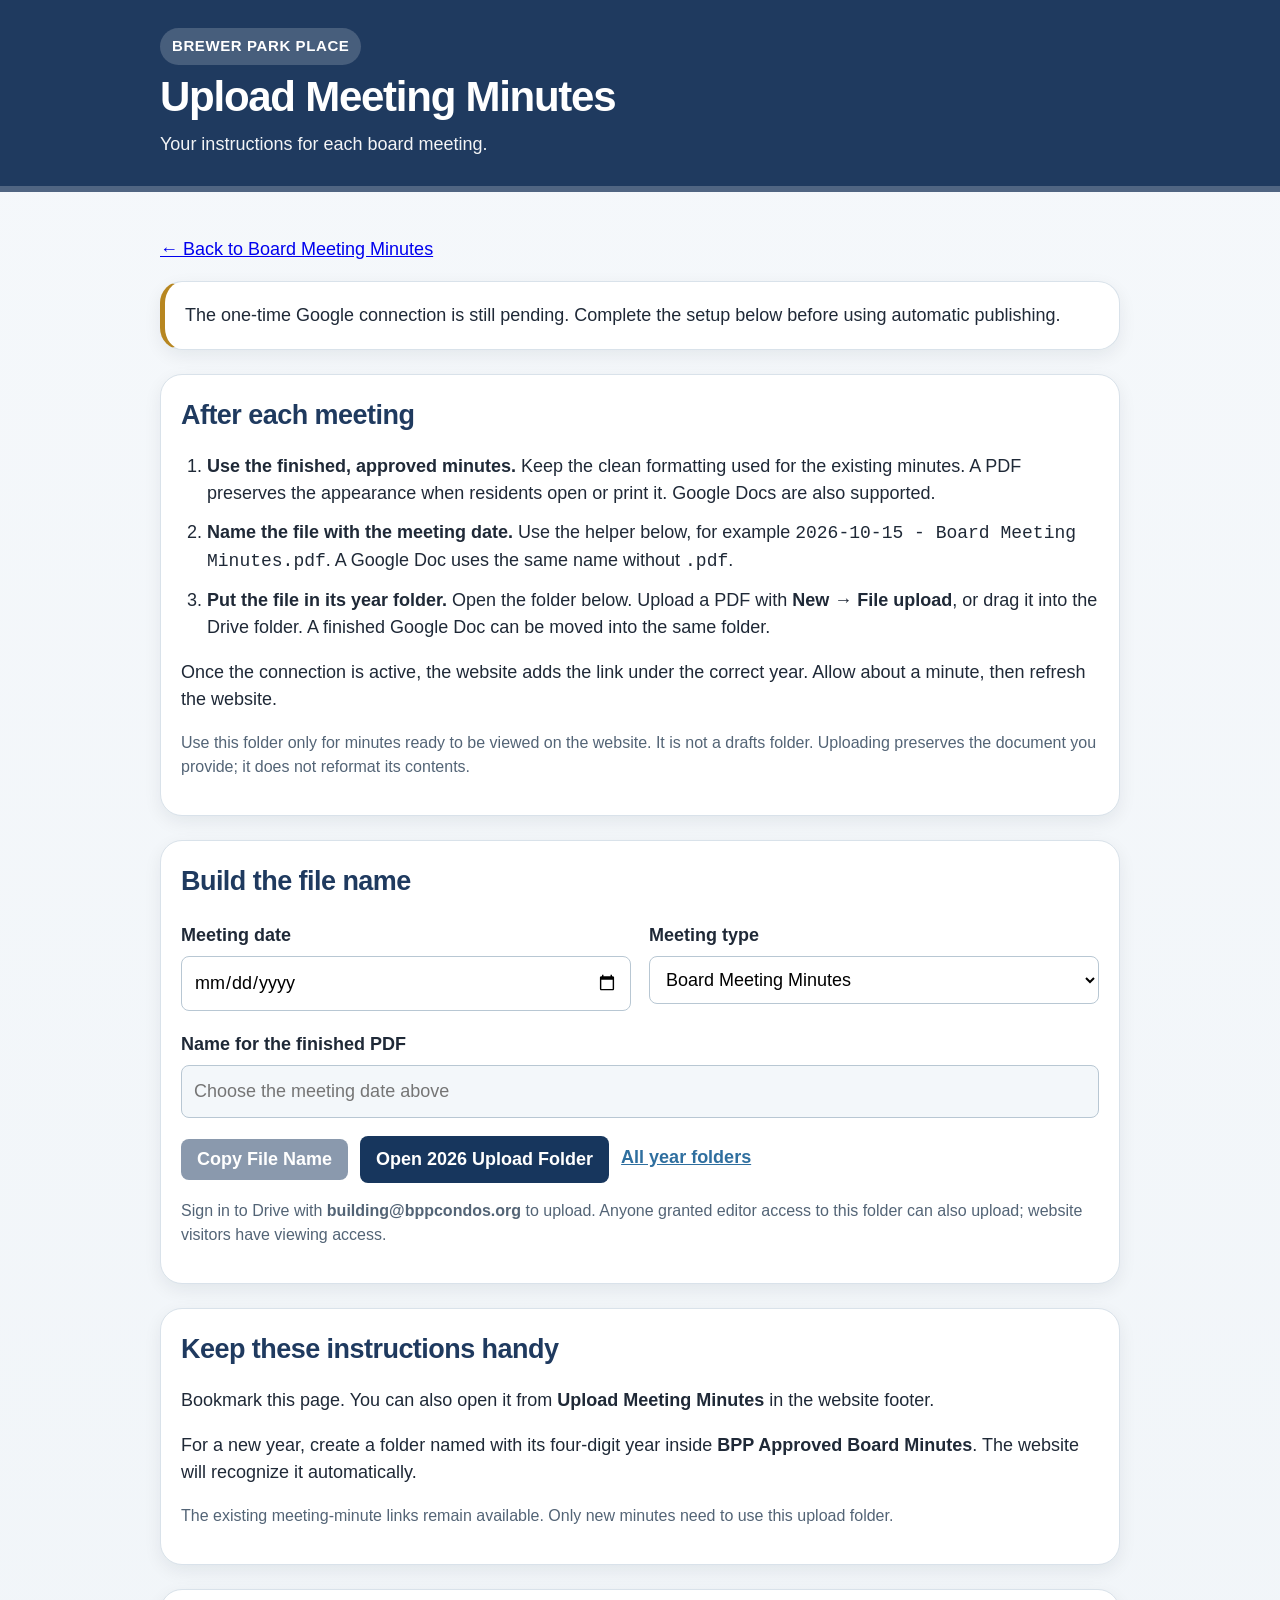
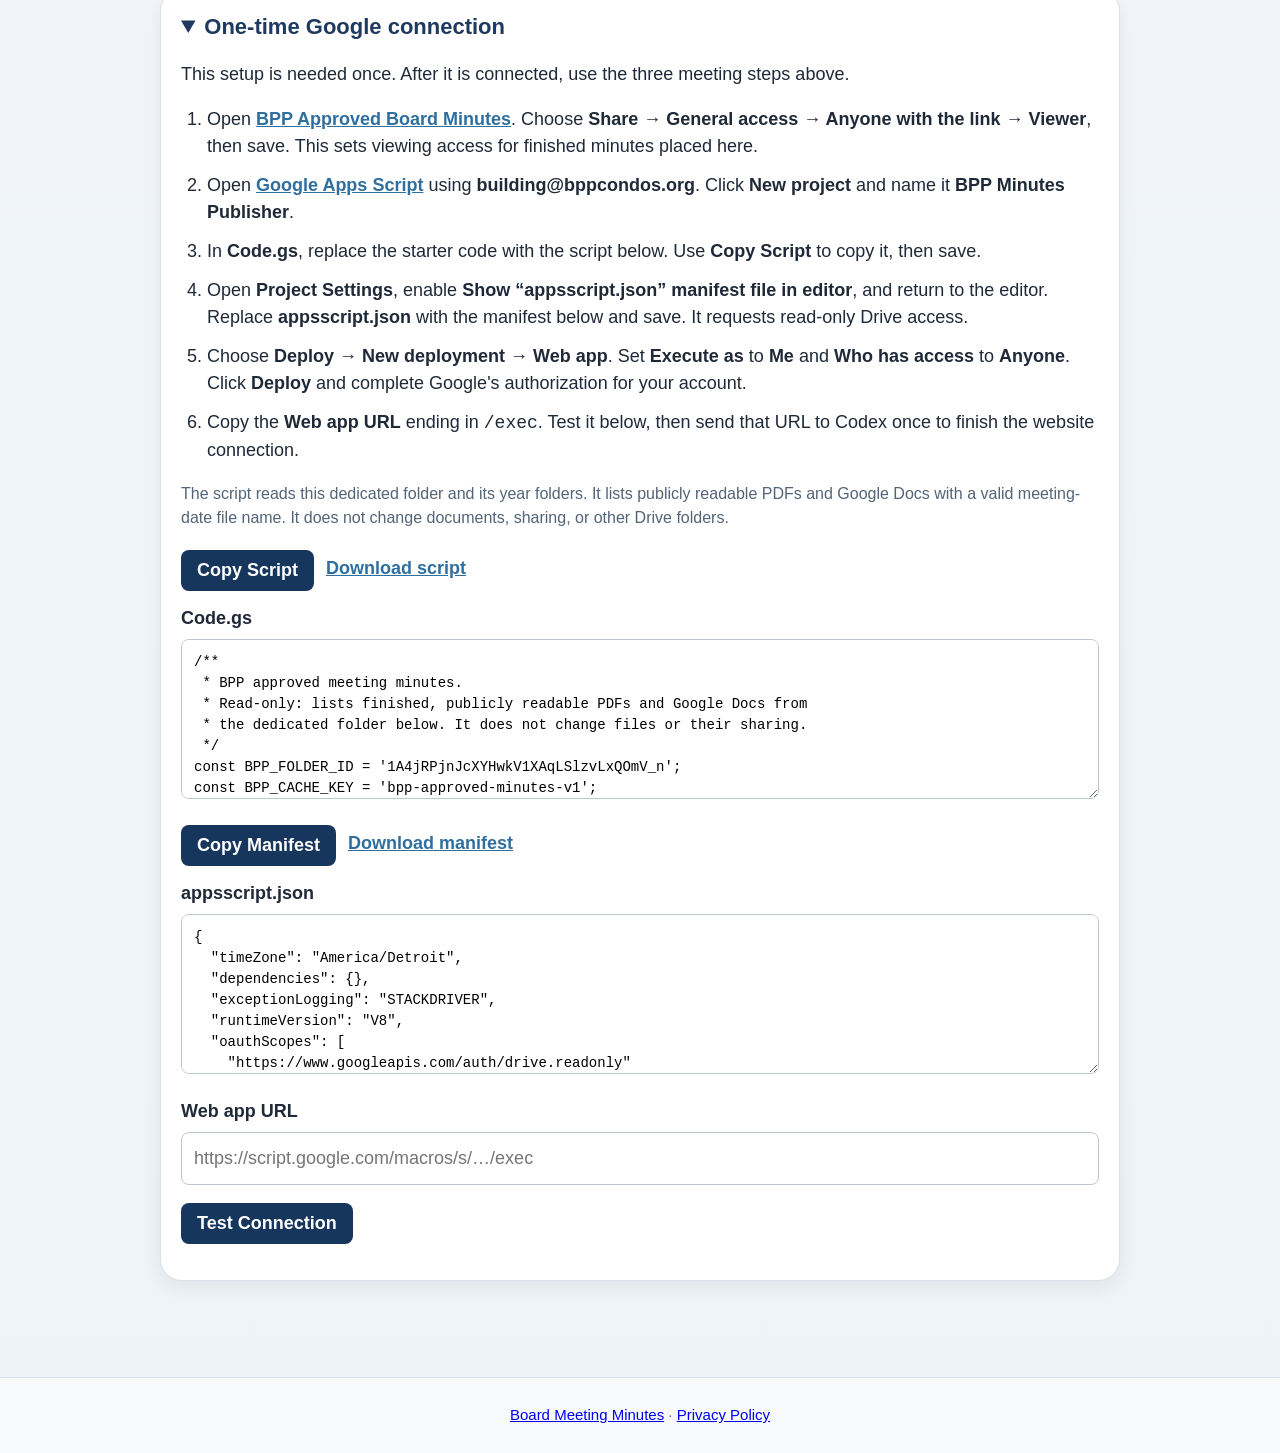
==== minutes-upload.html @ 8d2e86ea "Add repeatable board minutes upload guide and Drive publishing integration" ====
<!DOCTYPE html>
<html lang="en">
<head>
  <meta charset="UTF-8">
  <meta name="viewport" content="width=device-width, initial-scale=1">
  <title>Upload Meeting Minutes | Brewer Park Place</title>
  <link rel="stylesheet" href="style.css?v=5">
  <style>
    .upload-header{min-height:0;background:#1f3a5f;padding:28px 24px}
    .upload-header .hero{display:block;max-width:960px}
    .upload-header h1{font-size:clamp(30px,4vw,42px)}
    .upload-header p{font-size:18px}
    .upload-main{max-width:1008px}
    .upload-main section{margin:24px 0}
    .upload-main h2{font-size:27px}
    .upload-main ol{padding-left:26px}
    .upload-main li{margin:12px 0}
    .upload-fields{display:grid;grid-template-columns:1fr 1fr;gap:18px;margin:20px 0}
    .upload-main label{display:block;font-weight:700;margin-bottom:7px}
    .upload-main input,.upload-main select,.upload-main textarea{width:100%;font:inherit;padding:12px;border:1px solid #b8c7d3;border-radius:8px;background:#fff}
    .upload-main input[readonly]{background:#f3f7fa}
    .upload-main button:disabled{opacity:.5;cursor:default;transform:none}
    .upload-main .actions{display:flex;flex-wrap:wrap;gap:12px;align-items:center;margin:14px 0}
    .upload-main .note{font-size:16px;color:#536476}
    .upload-main .setup-summary{cursor:pointer;font-size:22px;font-weight:700;color:#1f3a5f}
    .upload-main textarea{font:14px/1.5 monospace;min-height:160px;resize:vertical}
    .upload-main code{overflow-wrap:anywhere}
    .upload-main .status{border-left:5px solid #b78620}
    .upload-main .status.connected{border-left-color:#2f6b57}
    .upload-main [hidden]{display:none!important}
    @media(max-width:650px){.upload-fields{grid-template-columns:1fr}.upload-header{padding:24px 16px}}
    @media print{header,footer,.actions,#oneTimeSetup{display:none}.upload-main{padding:0}.card{box-shadow:none;break-inside:avoid}}
  </style>
  <script defer src="minutes-config.js?v=1"></script>
  <script defer src="minutes.js?v=1"></script>
  <script defer src="minutes-upload.js?v=1"></script>
</head>
<body>
<header class="upload-header">
  <div class="hero">
    <span class="brand-kicker">Brewer Park Place</span>
    <h1>Upload Meeting Minutes</h1>
    <p>Your instructions for each board meeting.</p>
  </div>
</header>
<main class="upload-main">
  <p><a href="index.html#meeting-minutes">← Back to Board Meeting Minutes</a></p>
  <div id="connectionStatus" class="card status" role="status" aria-live="polite">
    The one-time Google connection is still pending. Complete the setup below before using automatic publishing.
  </div>
  <section class="card">
    <h2>After each meeting</h2>
    <ol>
      <li><strong>Use the finished, approved minutes.</strong> Keep the clean formatting used for the existing minutes. A PDF preserves the appearance when residents open or print it. Google Docs are also supported.</li>
      <li><strong>Name the file with the meeting date.</strong> Use the helper below, for example <code>2026-10-15 - Board Meeting Minutes.pdf</code>. A Google Doc uses the same name without <code>.pdf</code>.</li>
      <li><strong>Put the file in its year folder.</strong> Open the folder below. Upload a PDF with <strong>New → File upload</strong>, or drag it into the Drive folder. A finished Google Doc can be moved into the same folder.</li>
    </ol>
    <p>Once the connection is active, the website adds the link under the correct year. Allow about a minute, then refresh the website.</p>
    <p class="note">Use this folder only for minutes ready to be viewed on the website. It is not a drafts folder. Uploading preserves the document you provide; it does not reformat its contents.</p>
  </section>
  <section class="card">
    <h2>Build the file name</h2>
    <div class="upload-fields">
      <div><label for="meetingDate">Meeting date</label><input id="meetingDate" type="date" min="2000-01-01" max="2099-12-31"></div>
      <div><label for="meetingType">Meeting type</label><select id="meetingType"><option>Board Meeting Minutes</option><option>Annual Meeting Minutes</option><option>Special Meeting Minutes</option></select></div>
    </div>
    <label for="fileName">Name for the finished PDF</label>
    <input id="fileName" readonly placeholder="Choose the meeting date above">
    <div class="actions">
      <button class="button-link" id="copyFileName" type="button" disabled>Copy File Name</button>
      <a class="button-link" id="uploadFolder" href="https://drive.google.com/drive/folders/1GQAVaDYlEHxyl3Iucs581t9BhdinhKSx" target="_blank" rel="noopener">Open 2026 Upload Folder</a>
      <a href="https://drive.google.com/drive/folders/1A4jRPjnJcXYHwkV1XAqLSlzvLxQOmV_n" target="_blank" rel="noopener">All year folders</a>
    </div>
    <p id="nameStatus" class="note" role="status" aria-live="polite"></p>
    <p class="note">Sign in to Drive with <strong>building@bppcondos.org</strong> to upload. Anyone granted editor access to this folder can also upload; website visitors have viewing access.</p>
  </section>
  <section class="card">
    <h2>Keep these instructions handy</h2>
    <p>Bookmark this page. You can also open it from <strong>Upload Meeting Minutes</strong> in the website footer.</p>
    <p>For a new year, create a folder named with its four-digit year inside <strong>BPP Approved Board Minutes</strong>. The website will recognize it automatically.</p>
    <p class="note">The existing meeting-minute links remain available. Only new minutes need to use this upload folder.</p>
  </section>
  <section class="card">
    <details id="oneTimeSetup" open>
      <summary class="setup-summary">One-time Google connection</summary>
      <p>This setup is needed once. After it is connected, use the three meeting steps above.</p>
      <ol>
        <li>Open <a href="https://drive.google.com/drive/folders/1A4jRPjnJcXYHwkV1XAqLSlzvLxQOmV_n" target="_blank" rel="noopener">BPP Approved Board Minutes</a>. Choose <strong>Share → General access → Anyone with the link → Viewer</strong>, then save. This sets viewing access for finished minutes placed here.</li>
        <li>Open <a href="https://script.google.com/home" target="_blank" rel="noopener">Google Apps Script</a> using <strong>building@bppcondos.org</strong>. Click <strong>New project</strong> and name it <strong>BPP Minutes Publisher</strong>.</li>
        <li>In <strong>Code.gs</strong>, replace the starter code with the script below. Use <strong>Copy Script</strong> to copy it, then save.</li>
        <li>Open <strong>Project Settings</strong>, enable <strong>Show “appsscript.json” manifest file in editor</strong>, and return to the editor. Replace <strong>appsscript.json</strong> with the manifest below and save. It requests read-only Drive access.</li>
        <li>Choose <strong>Deploy → New deployment → Web app</strong>. Set <strong>Execute as</strong> to <strong>Me</strong> and <strong>Who has access</strong> to <strong>Anyone</strong>. Click <strong>Deploy</strong> and complete Google's authorization for your account.</li>
        <li>Copy the <strong>Web app URL</strong> ending in <code>/exec</code>. Test it below, then send that URL to Codex once to finish the website connection.</li>
      </ol>
      <p class="note">The script reads this dedicated folder and its year folders. It lists publicly readable PDFs and Google Docs with a valid meeting-date file name. It does not change documents, sharing, or other Drive folders.</p>
      <div class="actions"><button class="button-link" id="copyScript" type="button">Copy Script</button><a href="minutes-publisher/Code.gs" download>Download script</a></div>
      <label for="scriptCode">Code.gs</label><textarea id="scriptCode" readonly spellcheck="false" aria-label="Minutes publisher script">Loading script…</textarea>
      <div class="actions"><button class="button-link" id="copyManifest" type="button">Copy Manifest</button><a href="minutes-publisher/appsscript.json" download>Download manifest</a></div>
      <label for="manifestCode">appsscript.json</label><textarea id="manifestCode" readonly spellcheck="false" aria-label="Read-only Drive manifest">Loading manifest…</textarea>
      <p id="codeStatus" class="note" role="status" aria-live="polite"></p>
      <label for="webAppUrl">Web app URL</label>
      <input id="webAppUrl" type="url" placeholder="https://script.google.com/macros/s/…/exec" autocomplete="off">
      <div class="actions"><button class="button-link" id="testConnection" type="button">Test Connection</button></div>
      <p id="testStatus" class="note" role="status" aria-live="polite"></p>
    </details>
  </section>
</main>
<footer><a href="index.html#meeting-minutes">Board Meeting Minutes</a> · <a href="privacy.html">Privacy Policy</a></footer>
<!-- Cloudflare Web Analytics -->
<script type="module" src="https://static.cloudflareinsights.com/beacon.min.js" data-cf-beacon='{"token":"7044c015761f4064af6e8885f72cf62d"}'></script>
<!-- End Cloudflare Web Analytics -->
</body>
</html>
---- style.css ----
/* Brewer Park Place Condos website styles */
.rules-title{
  cursor:pointer;
  background:#f3f7fa;
  padding:14px;
  border-radius:10px;
  margin-top:14px;
}

.rules-content{
  display:none;
  padding:14px;
}
    :root {
      --navy: #1f3a5f;
      --blue: #2f6f9f;
      --sky: #eaf4fb;
      --green: #2f6b57;
      --cream: #f7f4ed;
      --border: #d9e2ea;
      --text: #1f2937;
      --muted: #667085;
      --card: #ffffff;
      --important: #fff6d7;
      --urgent: #ffe4e4;
      --shadow: 0 10px 28px rgba(15, 23, 42, .09);
    }

    * { box-sizing: border-box; }
    html { scroll-behavior: smooth; }
    body {
      margin: 0;
      font-family: Arial, Helvetica, sans-serif;
      color: var(--text);
      background: linear-gradient(180deg, #f5f8fb 0%, #eef3f7 100%);
      font-size: 18px;
      line-height: 1.5;
    }

  header {
  color: white;
  background-image:
    linear-gradient(rgba(0,0,0,.42), rgba(0,0,0,.42)),
    url("bpp-entrance-2.jpg");
  background-size: cover;
  background-position: center 70%;
  background-repeat: no-repeat;
  min-height: 520px;
  padding: 42px 22px 34px;
  border-bottom: 6px solid rgba(255,255,255,.22);
}

.hero {
  max-width: 1180px;
  margin: 0 auto;
  display: grid;
  grid-template-columns: 1fr auto;
  gap: 22px;
  align-items: center;
}

    .brand-kicker {
      display: inline-block;
      margin-bottom: 10px;
      padding: 7px 12px;
      border-radius: 999px;
      background: rgba(255,255,255,.18);
      font-size: 15px;
      font-weight: 700;
      letter-spacing: .04em;
      text-transform: uppercase;
    }

    header h1 {
      margin: 0;
      font-size: clamp(36px, 5vw, 58px);
      line-height: 1.05;
      letter-spacing: -.03em;
    }

    header p {
      margin: 12px 0 0;
      font-size: 21px;
      opacity: .95;
      max-width: 760px;
    }

    .hero-card {
      background: rgba(255,255,255,.15);
      border: 1px solid rgba(255,255,255,.28);
      border-radius: 22px;
      padding: 18px;
      min-width: 260px;
      box-shadow: 0 12px 30px rgba(0,0,0,.12);
    }

    .hero-card strong {
      display: block;
      font-size: 18px;
      margin-bottom: 4px;
    }

    main {
      max-width: 1180px;
      margin: 0 auto;
      padding: 26px 24px 36px;
    }

    .toolbar {
      display: grid;
      grid-template-columns: 1fr auto;
      gap: 14px;
      margin: -48px 0 22px;
      align-items: center;
    }

    .search-wrap {
      background: white;
      border: 1px solid var(--border);
      border-radius: 20px;
      box-shadow: var(--shadow);
      padding: 10px;
    }

    input[type="search"] {
      width: 100%;
      padding: 17px 18px;
      border: 0;
      outline: 0;
      border-radius: 14px;
      font-size: 20px;
      background: #f8fafc;
    }

    .pill {
      display: inline-flex;
      align-items: center;
      justify-content: center;
      padding: 13px 16px;
      border-radius: 999px;
      background: white;
      color: var(--navy);
      border: 1px solid var(--border);
      box-shadow: var(--shadow);
      font-size: 15px;
      font-weight: 700;
      white-space: nowrap;
      min-height: 55px;
    }

    nav {
      display: flex;
      flex-wrap: wrap;
      gap: 10px;
      margin: 18px 0 28px;
    }

    nav a {
      color: var(--navy);
      background: white;
      border: 1px solid var(--border);
      padding: 12px 16px;
      border-radius: 999px;
      text-decoration: none;
      font-weight: 700;
      box-shadow: 0 3px 10px rgba(15, 23, 42, .05);
    }

    nav a:hover { border-color: var(--blue); }

    .section-title {
      display: flex;
      justify-content: space-between;
      align-items: end;
      gap: 16px;
      margin-bottom: 14px;
      border-bottom: 2px solid var(--border);
      padding-bottom: 10px;
    }

    section { margin: 32px 0; }
    h2 {
      color: var(--navy);
      font-size: 31px;
      margin: 0;
      letter-spacing: -.02em;
    }

    .section-note {
      color: var(--muted);
      font-size: 16px;
      margin: 0;
    }

    .grid {
      display: grid;
      grid-template-columns: repeat(auto-fit, minmax(310px, 1fr));
      gap: 18px;
    }

    .card {
      background: var(--card);
      border: 1px solid var(--border);
      border-radius: 22px;
      padding: 20px;
      box-shadow: 0 6px 18px rgba(15, 23, 42, .07);
    }

    .card h3 {
      margin: 0 0 8px;
      font-size: 23px;
      color: #172033;
    }

    .meta {
      color: var(--muted);
      font-size: 16px;
      margin-bottom: 9px;
      font-weight: 600;
    }

    .card a {
      color: var(--blue);
      font-weight: 700;
    }

   .button-link {
    display: inline-block;
    margin-top: 4px;
    padding: 10px 16px;
    border-radius: 8px;
    background: #17365d;
    color: #ffffff !important;
    border: none;
    text-decoration: none;
    font-weight: 700;
     font-size: 18px;
    cursor: pointer;
    transition: background .2s ease, transform .2s ease;
}

.button-link:hover {
    background: #244e7d;
    color: #ffffff;
    transform: translateY(-1px);
}


    .announcement-list {
      margin: 0;
      padding-left: 1.4rem;
      font-size: 1.05rem;
      line-height: 1.65;
    }
    .announcement-list li {
      margin: 0 0 .6rem;
      padding-left: .25rem;
    }
    .announcement.important { background: var(--important); border-color: #f3d36b; }
    .announcement.urgent { background: var(--urgent); border-color: #ee9a9a; }

    .notice {
      border-left: 6px solid var(--blue);
      background: white;
      padding: 17px 19px;
      border-radius: 16px;
      margin: 0 0 18px;
      box-shadow: 0 4px 14px rgba(15, 23, 42, .05);
    }

    .quick-card {
      border-top: 5px solid var(--blue);
    }



    .contact-tools {
      display: grid;
      grid-template-columns: 1fr auto;
      gap: 12px;
      align-items: center;
      margin-bottom: 18px;
    }

    .contact-search {
      width: 100%;
      padding: 15px 16px;
      border: 1px solid var(--border);
      border-radius: 16px;
      font-size: 18px;
      background: white;
      box-shadow: 0 4px 14px rgba(15, 23, 42, .05);
    }

    .contact-count {
      white-space: nowrap;
      color: var(--muted);
      font-size: 15px;
      font-weight: 700;
    }

    .contact-group {
      margin: 18px 0 26px;
    }

    .contact-group-title {
      margin: 0 0 12px;
      color: var(--green);
      font-size: 24px;
      border-left: 6px solid var(--green);
      padding-left: 12px;
    }

    .contact-card {
      position: relative;
      overflow: hidden;
      border-top: 5px solid var(--blue);
    }

    .contact-card.board { border-top-color: var(--navy); }
    .contact-card.management { border-top-color: var(--green); }
    .contact-card.emergency { border-top-color: #b42318; }

    .contact-name {
      font-size: 21px;
      font-weight: 800;
      color: #172033;
      margin-bottom: 2px;
    }

    .contact-role {
      color: var(--muted);
      font-weight: 700;
      margin-bottom: 12px;
    }

    .contact-actions {
      display: flex;
      flex-wrap: wrap;
      gap: 10px;
      margin: 12px 0;
    }

    .contact-button {
      display: inline-flex;
      align-items: center;
      gap: 7px;
      padding: 10px 13px;
      border-radius: 12px;
      background: var(--sky);
      color: var(--blue);
      text-decoration: none;
      font-weight: 800;
      border: 1px solid #cfe5f3;
    }

    .contact-button.emergency {
      color: #b42318;
      background: #fff1f0;
      border-color: #ffd1cc;
    }

    .contact-note {
      margin-top: 10px;
      color: var(--text);
    }

    .private-note {
      margin-top: 12px;
      padding: 12px;
      border-radius: 14px;
      background: #f8fafc;
      color: var(--muted);
      font-size: 15px;
      border: 1px dashed var(--border);
    }

    footer {
      border-top: 1px solid var(--border);
      margin-top: 36px;
      padding: 26px;
      color: var(--muted);
      text-align: center;
      font-size: 15px;
      background: rgba(255,255,255,.55);
    }

    .hidden { display: none !important; }

    @media (max-width: 760px) {
      body { font-size: 17px; }
      .hero { grid-template-columns: 1fr; }
      .hero-card { min-width: auto; }
      main { padding: 18px 16px 30px; }
      .toolbar { grid-template-columns: 1fr; margin-top: -36px; }
      .section-title { display: block; }
      .section-note { margin-top: 4px; }
      .contact-tools { grid-template-columns: 1fr; }
    }
  
    /* Embedded Community Map Dashboard */

#community-map-dashboard {
  background:#f4f6f8;
  color:#1f2937;
  border-radius:22px;
  overflow:visible;
  padding-top:6px;
}
#community-map-dashboard * { box-sizing:border-box; }
#community-map-dashboard .app {
  display:grid;
  grid-template-columns:1fr 420px;
  gap:18px;
  padding:18px;
  max-width:1400px;
  margin:0 auto;
}
#community-map-dashboard .panel { background:#fff; border:1px solid #d1d5db; border-radius:16px; box-shadow:0 8px 24px rgba(0,0,0,.08); overflow:hidden; }
#community-map-dashboard .toolbar {
  padding:10px 14px;
  display:flex;
  gap:10px;
  border-bottom:1px solid #d1d5db;
  align-items:center;
  height:auto;
  background:#ffffff;
  position:sticky;
  top:0;
  z-index:20;
}
#community-map-dashboard input {
  width:100%;
  font-size:16px;
  padding:10px 12px;
  height:42px;
  border:1px solid #d1d5db;
  border-radius:12px;
}
#community-map-dashboard button {
  font-size:16px;
  height:42px;
  padding:0 14px;
  border:0;
  border-radius:12px;
  background:#2563eb;
  color:#fff;
  cursor:pointer;
}
#community-map-dashboard button:hover { background:#1d4ed8; }
#community-map-dashboard .map-wrap {
  position:relative;
  width:100%;
  overflow:auto;
  background:#e5e7eb;
  display:flex;
  justify-content:center;
}
#community-map-dashboard .map-inner {
  position: relative;
  display: inline-block;
}

#community-map-dashboard .map-inner img {
  display: block;
  max-width: none;
}
    
#community-map-dashboard .marker {
  position: absolute;
  transform: translate(-50%,-50%);
  
  background: transparent;
  border: 0;
  cursor: pointer;

  color: white;
  font-weight: 900;
  font-size: 20px;
  line-height: 1;

  text-shadow:
    -2px -2px 0 #000,
     2px -2px 0 #000,
    -2px  2px 0 #000,
     2px  2px 0 #000,
     0 0 6px #000;

  padding: 0;
  margin: 0;

  display: flex;
  align-items: center;
  justify-content: center;

  min-width: 28px;
  min-height: 28px;
}
#community-map-dashboard .marker:hover,
#community-map-dashboard .marker.active { background:rgba(37,99,235,.25); border-color:#2563eb; box-shadow:0 0 0 4px rgba(37,99,235,.2); }
#community-map-dashboard .marker.problem { border-color:rgba(220,38,38,.45); }
#community-map-dashboard .detail { padding:20px; }
#community-map-dashboard .detail h2 { font-size:30px; margin:0 0 4px; }
#community-map-dashboard .sub { font-size:18px; color:#6b7280; margin-bottom:18px; }
#community-map-dashboard .info-row { border-top:1px solid #d1d5db; padding:14px 0; }
#community-map-dashboard .label { font-size:14px; color:#6b7280; text-transform:uppercase; letter-spacing:.05em; margin-bottom:4px; }
#community-map-dashboard .value { font-size:22px; font-weight:700; }
#community-map-dashboard .phone a { color:#2563eb; text-decoration:none; }
#community-map-dashboard .note { color:#dc2626; font-weight:700; }
#community-map-dashboard .list { max-height:420px; overflow:auto; border-top:1px solid #d1d5db; }
#community-map-dashboard .list-item { padding:12px 16px; border-bottom:1px solid #d1d5db; cursor:pointer; }
#community-map-dashboard .list-item:hover { background:#eff6ff; }
#community-map-dashboard .badge { display:inline-block; font-size:13px; padding:4px 8px; border-radius:999px; background:#e5e7eb; margin-left:6px; }
#community-map-dashboard .badge.warn { color:#991b1b; background:#fee2e2; }
#community-map-dashboard .footer-note { padding:12px 16px; color:#6b7280; font-size:14px; border-top:1px solid #d1d5db; }
@media(max-width:950px) {
  #community-map-dashboard .app { grid-template-columns:1fr; }
  #community-map-dashboard .map-wrap { max-height:70vh; }
}

  
#community-map-dashboard .marker.search-match {
  background:rgba(220,38,38,.32);
  border-color:#dc2626;
  box-shadow:0 0 0 6px rgba(220,38,38,.22);
}
#topBtn {
  position: fixed;
  bottom: 24px;
  right: 24px;

  background: #1d4e89;
  color: white;

  border: none;
  border-radius: 999px;

  padding: 12px 18px;
  font-size: 16px;
  font-weight: 600;

  cursor: pointer;

  box-shadow: 0 4px 14px rgba(0,0,0,.22);

  z-index: 9999;

  opacity: 0;
  visibility: hidden;

  transition: all .25s ease;
}

#topBtn.show {
  opacity: 1;
  visibility: visible;
}

#topBtn:hover {
  background: #163b68;
  transform: translateY(-2px);
}
/* Resident Forms & Maintenance Center */

.form-card {
  position: relative;
  display: flex;
  flex-direction: column;
  border-top: 5px solid var(--blue);
}

.form-card h3 {
  color: var(--navy);
}

.form-card p {
  margin-top: 8px;
}

.form-icon {
  width: 52px;
  height: 52px;
  display: flex;
  align-items: center;
  justify-content: center;
  margin-bottom: 14px;
  border-radius: 16px;
  background: var(--sky);
  font-size: 28px;
}

.form-button {
  align-self: flex-start;
  margin-top: auto;
  padding: 12px 16px;
}

.form-help {
  margin-top: 16px !important;
  padding-top: 14px;
  border-top: 1px solid var(--border);
  color: var(--muted);
  font-size: 15px;
}

.form-help a {
  overflow-wrap: anywhere;
}
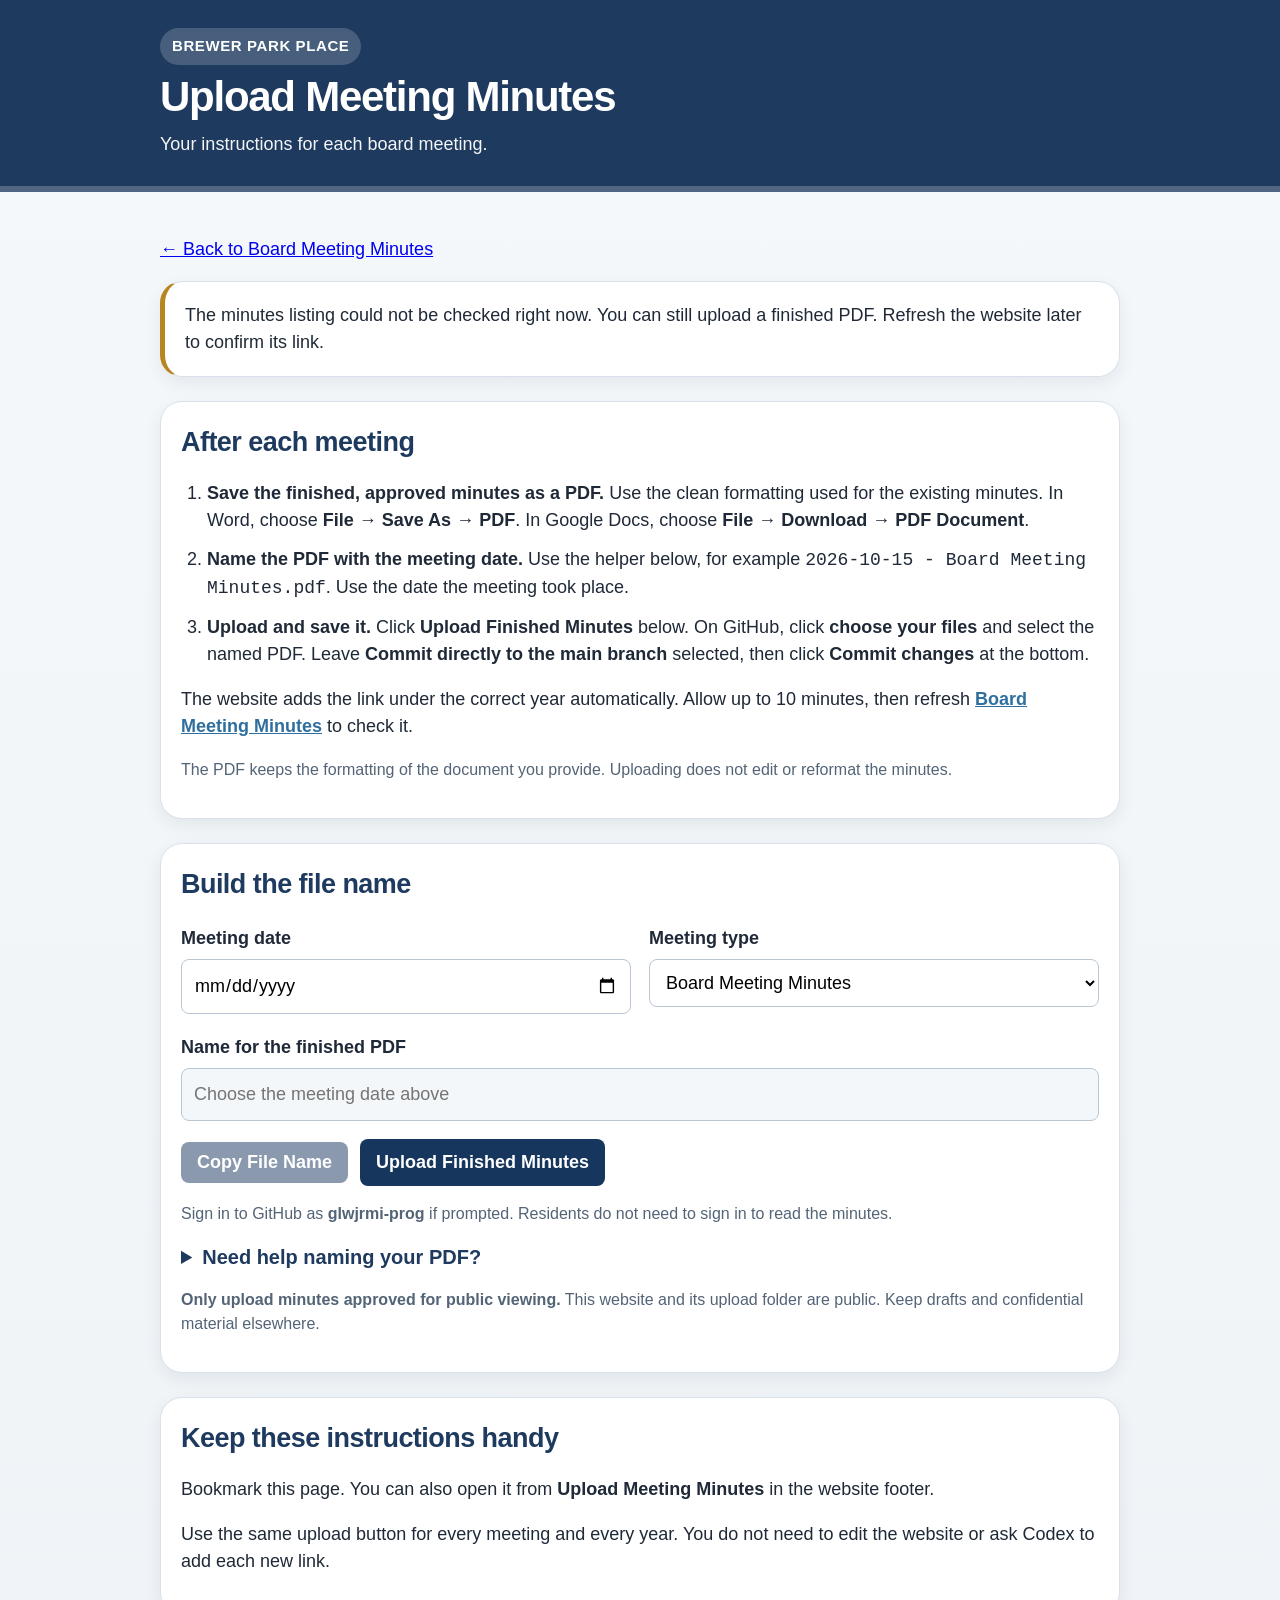
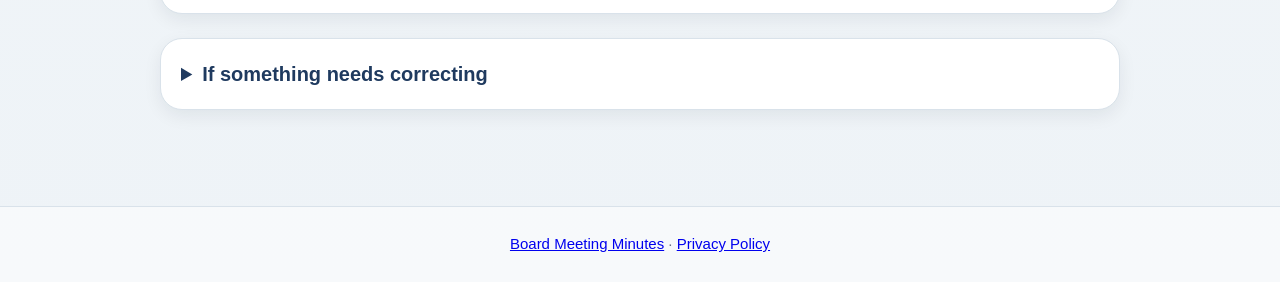
==== commit aca6ef5b: "Enable repeatable PDF minutes uploads and permanent owner guide Generate the minutes listing during " ====
--- a/minutes-upload.html
+++ b/minutes-upload.html
@@ -22,18 +22,17 @@
     .upload-main button:disabled{opacity:.5;cursor:default;transform:none}
     .upload-main .actions{display:flex;flex-wrap:wrap;gap:12px;align-items:center;margin:14px 0}
     .upload-main .note{font-size:16px;color:#536476}
-    .upload-main .setup-summary{cursor:pointer;font-size:22px;font-weight:700;color:#1f3a5f}
-    .upload-main textarea{font:14px/1.5 monospace;min-height:160px;resize:vertical}
+    .upload-main summary{cursor:pointer;font-size:20px;font-weight:700;color:#1f3a5f}
     .upload-main code{overflow-wrap:anywhere}
     .upload-main .status{border-left:5px solid #b78620}
     .upload-main .status.connected{border-left-color:#2f6b57}
     .upload-main [hidden]{display:none!important}
     @media(max-width:650px){.upload-fields{grid-template-columns:1fr}.upload-header{padding:24px 16px}}
-    @media print{header,footer,.actions,#oneTimeSetup{display:none}.upload-main{padding:0}.card{box-shadow:none;break-inside:avoid}}
+    @media print{header,footer,.actions{display:none}.upload-main{padding:0}.card{box-shadow:none;break-inside:avoid}}
   </style>
-  <script defer src="minutes-config.js?v=1"></script>
-  <script defer src="minutes.js?v=1"></script>
-  <script defer src="minutes-upload.js?v=1"></script>
+  <script defer src="minutes-config.js?v=2"></script>
+  <script defer src="minutes.js?v=2"></script>
+  <script defer src="minutes-upload.js?v=2"></script>
 </head>
 <body>
 <header class="upload-header">
@@ -46,17 +45,17 @@
 <main class="upload-main">
   <p><a href="index.html#meeting-minutes">← Back to Board Meeting Minutes</a></p>
   <div id="connectionStatus" class="card status" role="status" aria-live="polite">
-    The one-time Google connection is still pending. Complete the setup below before using automatic publishing.
+    Upload approved PDFs to the website's minutes folder. The website organizes them by year.
   </div>
   <section class="card">
     <h2>After each meeting</h2>
     <ol>
-      <li><strong>Use the finished, approved minutes.</strong> Keep the clean formatting used for the existing minutes. A PDF preserves the appearance when residents open or print it. Google Docs are also supported.</li>
-      <li><strong>Name the file with the meeting date.</strong> Use the helper below, for example <code>2026-10-15 - Board Meeting Minutes.pdf</code>. A Google Doc uses the same name without <code>.pdf</code>.</li>
-      <li><strong>Put the file in its year folder.</strong> Open the folder below. Upload a PDF with <strong>New → File upload</strong>, or drag it into the Drive folder. A finished Google Doc can be moved into the same folder.</li>
+      <li><strong>Save the finished, approved minutes as a PDF.</strong> Use the clean formatting used for the existing minutes. In Word, choose <strong>File → Save As → PDF</strong>. In Google Docs, choose <strong>File → Download → PDF Document</strong>.</li>
+      <li><strong>Name the PDF with the meeting date.</strong> Use the helper below, for example <code>2026-10-15 - Board Meeting Minutes.pdf</code>. Use the date the meeting took place.</li>
+      <li><strong>Upload and save it.</strong> Click <strong>Upload Finished Minutes</strong> below. On GitHub, click <strong>choose your files</strong> and select the named PDF. Leave <strong>Commit directly to the main branch</strong> selected, then click <strong>Commit changes</strong> at the bottom.</li>
     </ol>
-    <p>Once the connection is active, the website adds the link under the correct year. Allow about a minute, then refresh the website.</p>
-    <p class="note">Use this folder only for minutes ready to be viewed on the website. It is not a drafts folder. Uploading preserves the document you provide; it does not reformat its contents.</p>
+    <p>The website adds the link under the correct year automatically. Allow up to 10 minutes, then refresh <a href="index.html#meeting-minutes">Board Meeting Minutes</a> to check it.</p>
+    <p class="note">The PDF keeps the formatting of the document you provide. Uploading does not edit or reformat the minutes.</p>
   </section>
   <section class="card">
     <h2>Build the file name</h2>
@@ -68,40 +67,32 @@
     <input id="fileName" readonly placeholder="Choose the meeting date above">
     <div class="actions">
       <button class="button-link" id="copyFileName" type="button" disabled>Copy File Name</button>
-      <a class="button-link" id="uploadFolder" href="https://drive.google.com/drive/folders/1GQAVaDYlEHxyl3Iucs581t9BhdinhKSx" target="_blank" rel="noopener">Open 2026 Upload Folder</a>
-      <a href="https://drive.google.com/drive/folders/1A4jRPjnJcXYHwkV1XAqLSlzvLxQOmV_n" target="_blank" rel="noopener">All year folders</a>
+      <a class="button-link" id="uploadFolder" href="https://github.com/glwjrmi-prog/brewer-park-place-condos/upload/main/minutes" target="_blank" rel="noopener">Upload Finished Minutes</a>
     </div>
     <p id="nameStatus" class="note" role="status" aria-live="polite"></p>
-    <p class="note">Sign in to Drive with <strong>building@bppcondos.org</strong> to upload. Anyone granted editor access to this folder can also upload; website visitors have viewing access.</p>
+    <p class="note">Sign in to GitHub as <strong>glwjrmi-prog</strong> if prompted. Residents do not need to sign in to read the minutes.</p>
+    <details>
+      <summary>Need help naming your PDF?</summary>
+      <p>Choose the date and meeting type above, then choose your finished PDF here. <strong>Save Named PDF Copy</strong> downloads an identical copy with the correct name. Upload that copy to GitHub.</p>
+      <label for="finishedPdf">Finished, approved PDF</label>
+      <input id="finishedPdf" type="file" accept=".pdf,application/pdf">
+      <div class="actions"><button class="button-link" id="saveNamedPdf" type="button" disabled>Save Named PDF Copy</button></div>
+      <p id="pdfStatus" class="note" role="status" aria-live="polite"></p>
+    </details>
+    <p class="note"><strong>Only upload minutes approved for public viewing.</strong> This website and its upload folder are public. Keep drafts and confidential material elsewhere.</p>
   </section>
   <section class="card">
     <h2>Keep these instructions handy</h2>
     <p>Bookmark this page. You can also open it from <strong>Upload Meeting Minutes</strong> in the website footer.</p>
-    <p>For a new year, create a folder named with its four-digit year inside <strong>BPP Approved Board Minutes</strong>. The website will recognize it automatically.</p>
-    <p class="note">The existing meeting-minute links remain available. Only new minutes need to use this upload folder.</p>
+    <p>Use the same upload button for every meeting and every year. You do not need to edit the website or ask Codex to add each new link.</p>
   </section>
   <section class="card">
-    <details id="oneTimeSetup" open>
-      <summary class="setup-summary">One-time Google connection</summary>
-      <p>This setup is needed once. After it is connected, use the three meeting steps above.</p>
-      <ol>
-        <li>Open <a href="https://drive.google.com/drive/folders/1A4jRPjnJcXYHwkV1XAqLSlzvLxQOmV_n" target="_blank" rel="noopener">BPP Approved Board Minutes</a>. Choose <strong>Share → General access → Anyone with the link → Viewer</strong>, then save. This sets viewing access for finished minutes placed here.</li>
-        <li>Open <a href="https://script.google.com/home" target="_blank" rel="noopener">Google Apps Script</a> using <strong>building@bppcondos.org</strong>. Click <strong>New project</strong> and name it <strong>BPP Minutes Publisher</strong>.</li>
-        <li>In <strong>Code.gs</strong>, replace the starter code with the script below. Use <strong>Copy Script</strong> to copy it, then save.</li>
-        <li>Open <strong>Project Settings</strong>, enable <strong>Show “appsscript.json” manifest file in editor</strong>, and return to the editor. Replace <strong>appsscript.json</strong> with the manifest below and save. It requests read-only Drive access.</li>
-        <li>Choose <strong>Deploy → New deployment → Web app</strong>. Set <strong>Execute as</strong> to <strong>Me</strong> and <strong>Who has access</strong> to <strong>Anyone</strong>. Click <strong>Deploy</strong> and complete Google's authorization for your account.</li>
-        <li>Copy the <strong>Web app URL</strong> ending in <code>/exec</code>. Test it below, then send that URL to Codex once to finish the website connection.</li>
-      </ol>
-      <p class="note">The script reads this dedicated folder and its year folders. It lists publicly readable PDFs and Google Docs with a valid meeting-date file name. It does not change documents, sharing, or other Drive folders.</p>
-      <div class="actions"><button class="button-link" id="copyScript" type="button">Copy Script</button><a href="minutes-publisher/Code.gs" download>Download script</a></div>
-      <label for="scriptCode">Code.gs</label><textarea id="scriptCode" readonly spellcheck="false" aria-label="Minutes publisher script">Loading script…</textarea>
-      <div class="actions"><button class="button-link" id="copyManifest" type="button">Copy Manifest</button><a href="minutes-publisher/appsscript.json" download>Download manifest</a></div>
-      <label for="manifestCode">appsscript.json</label><textarea id="manifestCode" readonly spellcheck="false" aria-label="Read-only Drive manifest">Loading manifest…</textarea>
-      <p id="codeStatus" class="note" role="status" aria-live="polite"></p>
-      <label for="webAppUrl">Web app URL</label>
-      <input id="webAppUrl" type="url" placeholder="https://script.google.com/macros/s/…/exec" autocomplete="off">
-      <div class="actions"><button class="button-link" id="testConnection" type="button">Test Connection</button></div>
-      <p id="testStatus" class="note" role="status" aria-live="polite"></p>
+    <details>
+      <summary>If something needs correcting</summary>
+      <p><strong>The new link is missing:</strong> wait up to 10 minutes, refresh the website, and check that the file is a PDF named with a valid meeting date. Click <a id="viewFiles" href="https://github.com/glwjrmi-prog/brewer-park-place-condos/tree/main/minutes" target="_blank" rel="noopener">View Uploaded Files</a> to confirm that GitHub saved it in the minutes folder.</p>
+      <p><strong>Replace a PDF:</strong> upload the corrected PDF with the exact same file name, then click <strong>Commit changes</strong>. The existing link will open the corrected version after the website publishes.</p>
+      <p><strong>Wrong date or file name:</strong> save a correctly named PDF and upload it. In <strong>View Uploaded Files</strong>, open the incorrectly named file, choose <strong>Delete file</strong> from its menu, and commit that deletion.</p>
+      <p class="note">Browser uploads must be smaller than 25 MiB. Deleted or replaced files can still have earlier versions in GitHub's history.</p>
     </details>
   </section>
 </main>
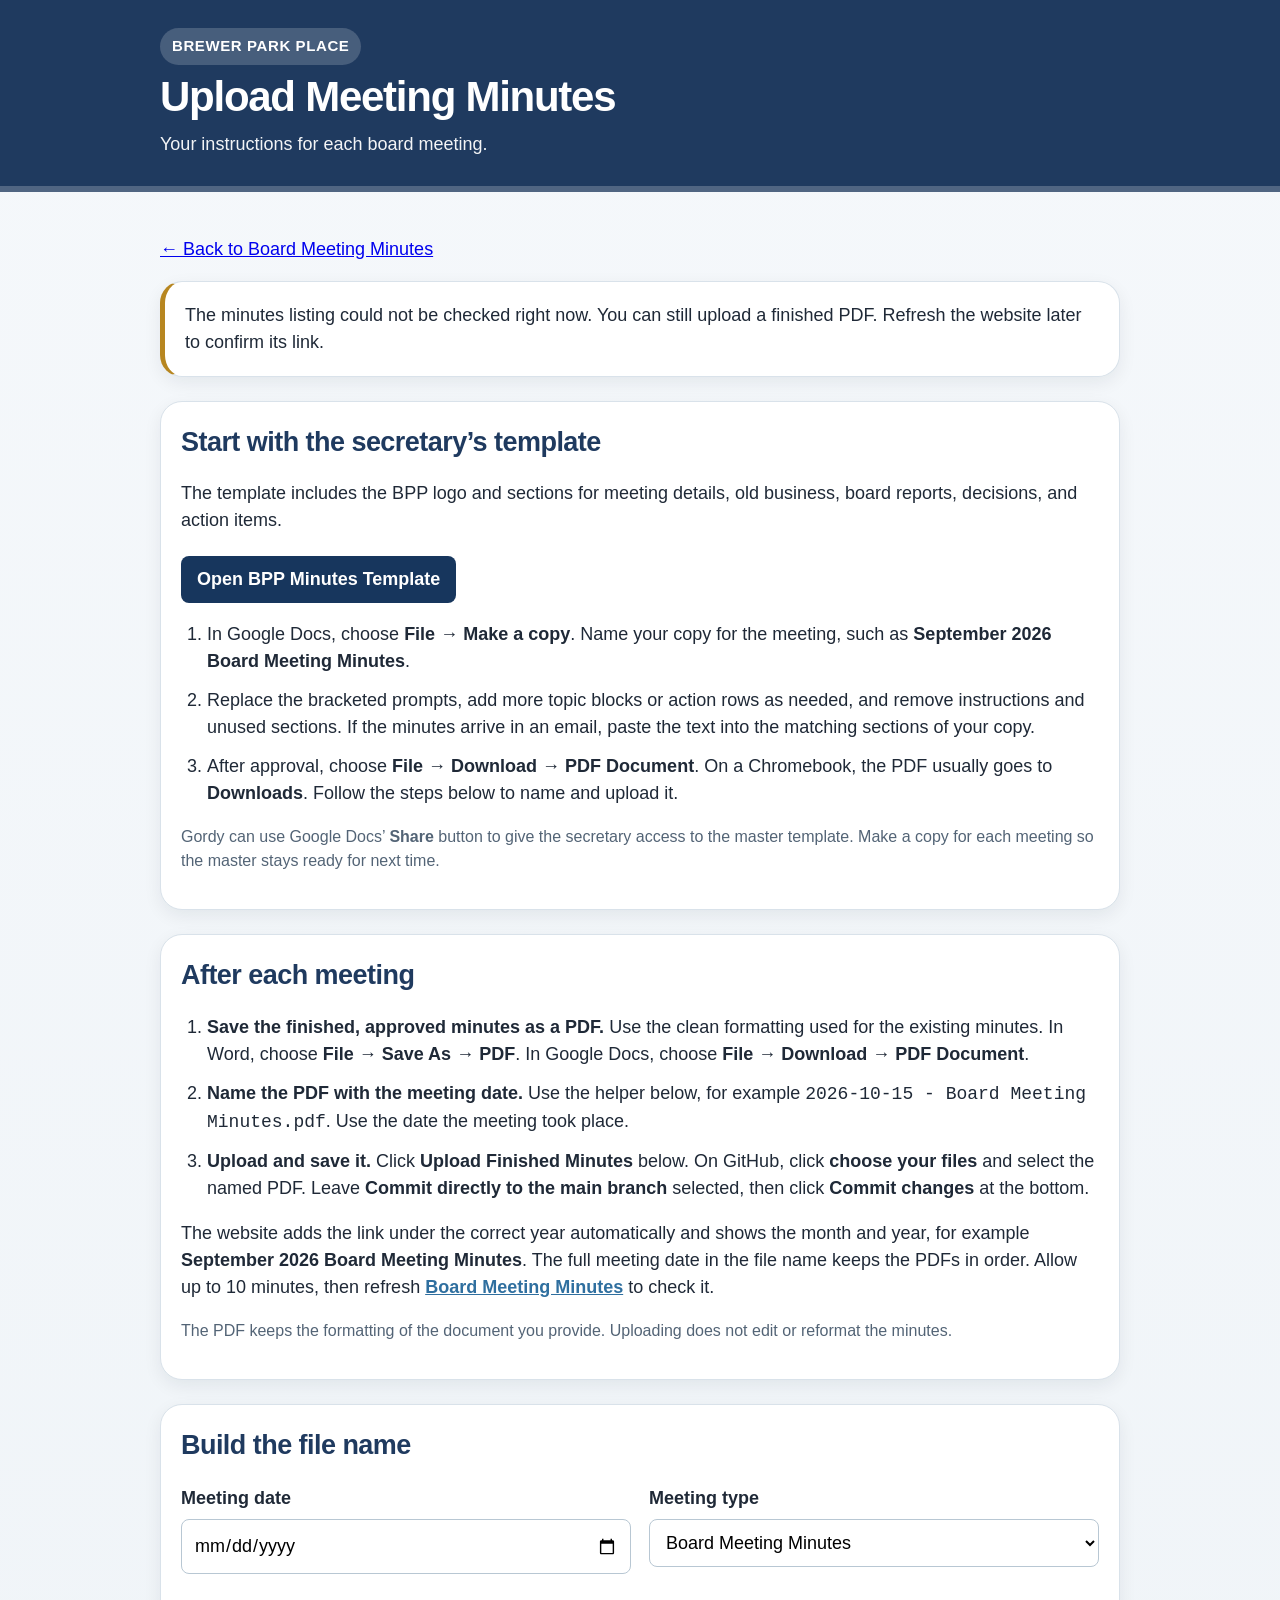
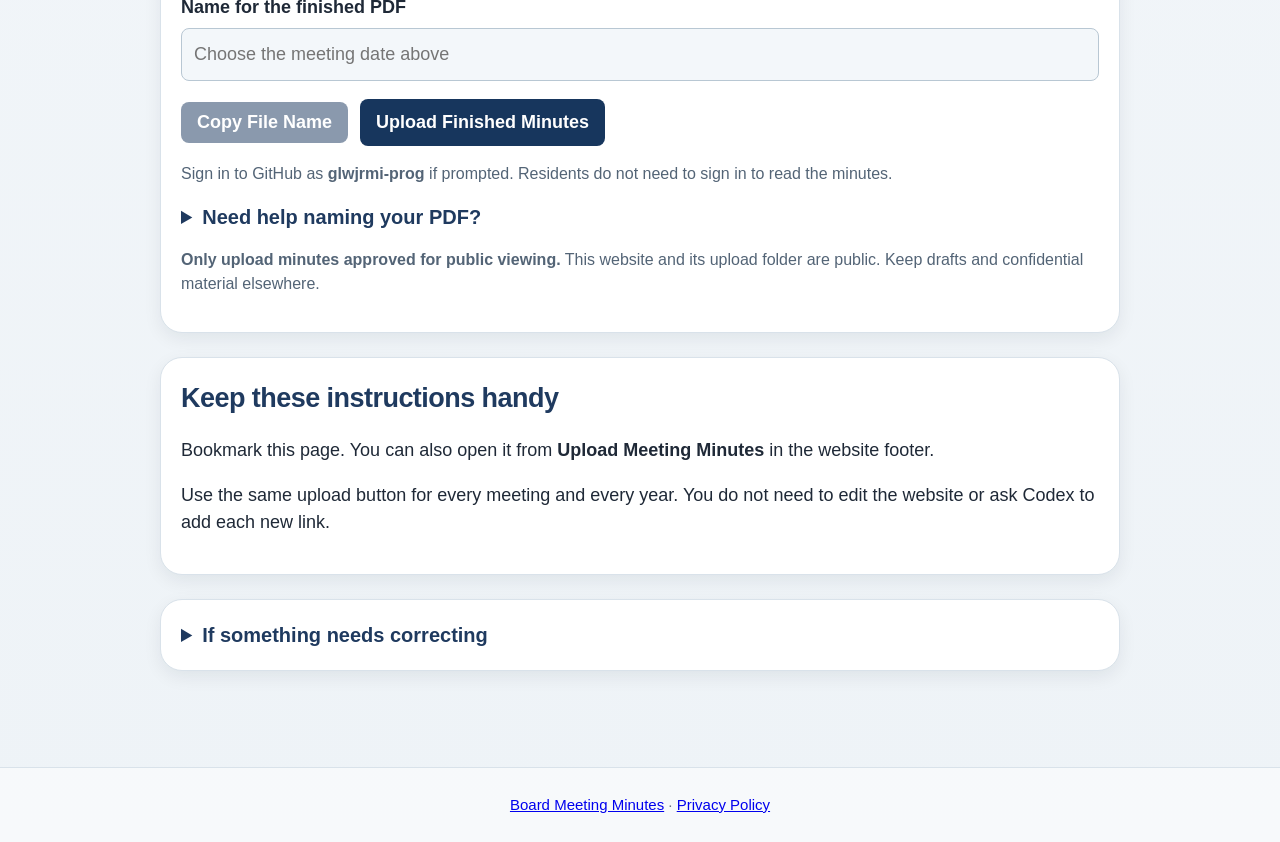
==== commit 361702f3: "Add BPP secretary template, September letterhead, and monthly minutes labels" ====
--- a/minutes-upload.html
+++ b/minutes-upload.html
@@ -31,7 +31,7 @@
     @media print{header,footer,.actions{display:none}.upload-main{padding:0}.card{box-shadow:none;break-inside:avoid}}
   </style>
   <script defer src="minutes-config.js?v=2"></script>
-  <script defer src="minutes.js?v=2"></script>
+  <script defer src="minutes.js?v=3"></script>
   <script defer src="minutes-upload.js?v=2"></script>
 </head>
 <body>
@@ -48,13 +48,24 @@
     Upload approved PDFs to the website's minutes folder. The website organizes them by year.
   </div>
   <section class="card">
+    <h2>Start with the secretary’s template</h2>
+    <p>The template includes the BPP logo and sections for meeting details, old business, board reports, decisions, and action items.</p>
+    <p><a class="button-link" href="https://docs.google.com/document/d/12zCRSy0Twe3Bu-HBk4Td_LLI7vwrVFLm2dMinVm70x4/edit" target="_blank" rel="noopener">Open BPP Minutes Template</a></p>
+    <ol>
+      <li>In Google Docs, choose <strong>File → Make a copy</strong>. Name your copy for the meeting, such as <strong>September 2026 Board Meeting Minutes</strong>.</li>
+      <li>Replace the bracketed prompts, add more topic blocks or action rows as needed, and remove instructions and unused sections. If the minutes arrive in an email, paste the text into the matching sections of your copy.</li>
+      <li>After approval, choose <strong>File → Download → PDF Document</strong>. On a Chromebook, the PDF usually goes to <strong>Downloads</strong>. Follow the steps below to name and upload it.</li>
+    </ol>
+    <p class="note">Gordy can use Google Docs’ <strong>Share</strong> button to give the secretary access to the master template. Make a copy for each meeting so the master stays ready for next time.</p>
+  </section>
+  <section class="card">
     <h2>After each meeting</h2>
     <ol>
       <li><strong>Save the finished, approved minutes as a PDF.</strong> Use the clean formatting used for the existing minutes. In Word, choose <strong>File → Save As → PDF</strong>. In Google Docs, choose <strong>File → Download → PDF Document</strong>.</li>
       <li><strong>Name the PDF with the meeting date.</strong> Use the helper below, for example <code>2026-10-15 - Board Meeting Minutes.pdf</code>. Use the date the meeting took place.</li>
       <li><strong>Upload and save it.</strong> Click <strong>Upload Finished Minutes</strong> below. On GitHub, click <strong>choose your files</strong> and select the named PDF. Leave <strong>Commit directly to the main branch</strong> selected, then click <strong>Commit changes</strong> at the bottom.</li>
     </ol>
-    <p>The website adds the link under the correct year automatically. Allow up to 10 minutes, then refresh <a href="index.html#meeting-minutes">Board Meeting Minutes</a> to check it.</p>
+    <p>The website adds the link under the correct year automatically and shows the month and year, for example <strong>September 2026 Board Meeting Minutes</strong>. The full meeting date in the file name keeps the PDFs in order. Allow up to 10 minutes, then refresh <a href="index.html#meeting-minutes">Board Meeting Minutes</a> to check it.</p>
     <p class="note">The PDF keeps the formatting of the document you provide. Uploading does not edit or reformat the minutes.</p>
   </section>
   <section class="card">
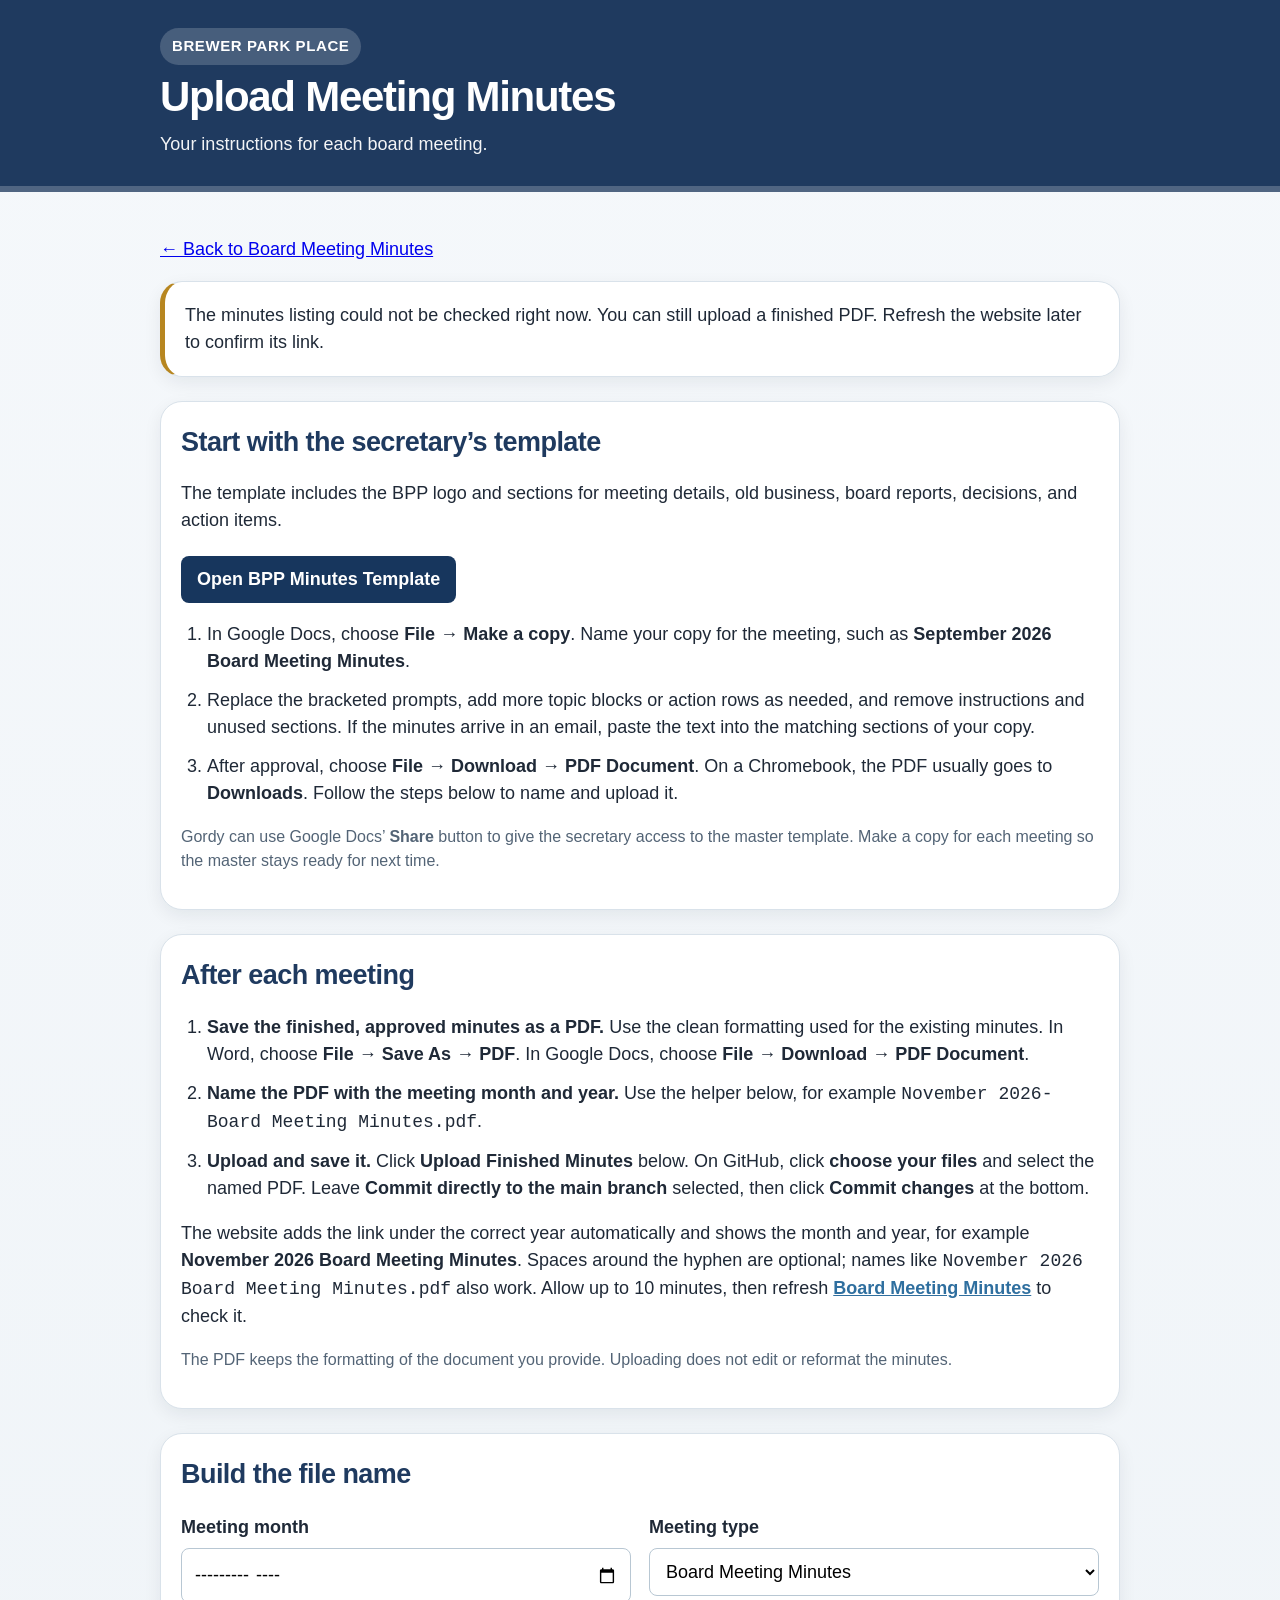
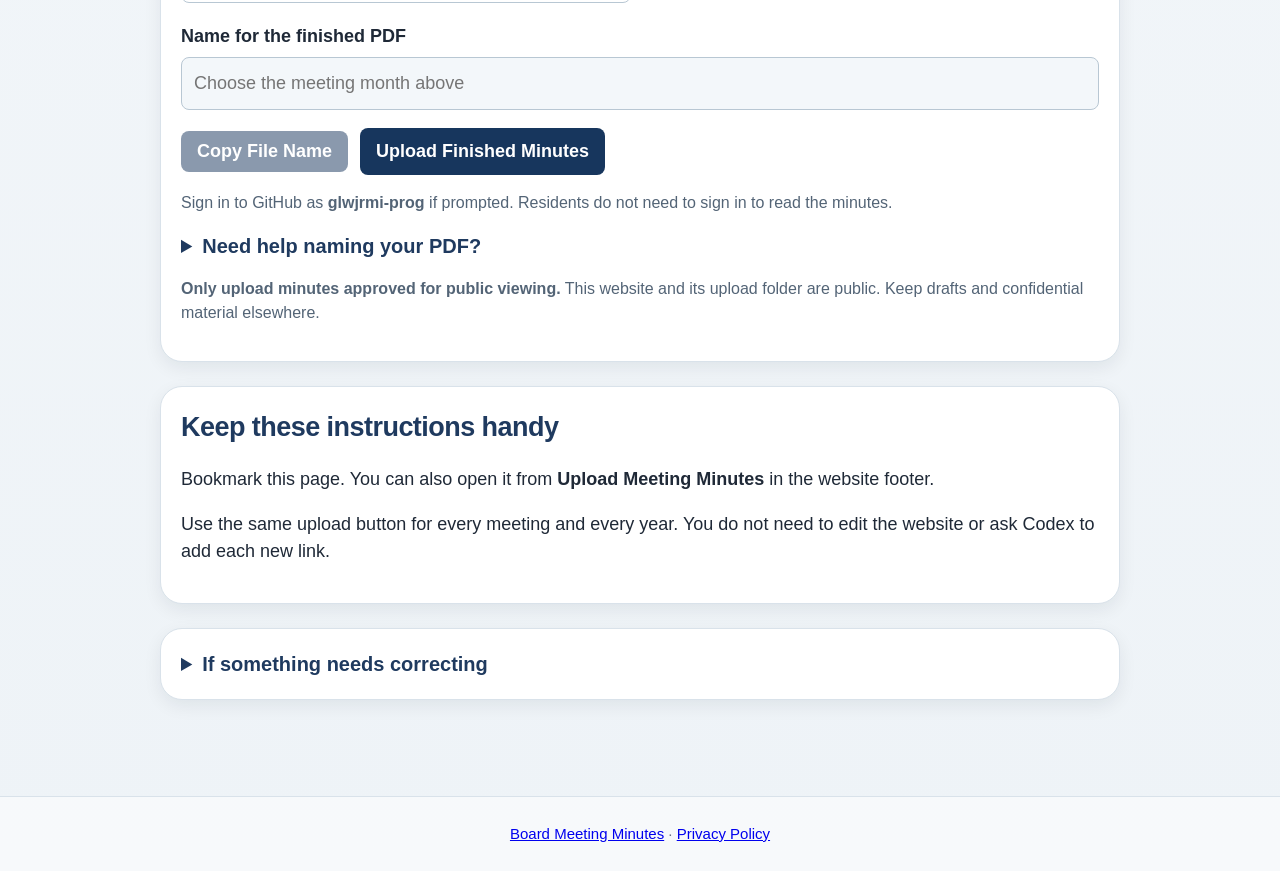
==== commit c4be27d5: "Accept month and year meeting minute filenames Recognize month-and-year PDF names, including the exi" ====
--- a/minutes-upload.html
+++ b/minutes-upload.html
@@ -31,8 +31,8 @@
     @media print{header,footer,.actions{display:none}.upload-main{padding:0}.card{box-shadow:none;break-inside:avoid}}
   </style>
   <script defer src="minutes-config.js?v=2"></script>
-  <script defer src="minutes.js?v=3"></script>
-  <script defer src="minutes-upload.js?v=2"></script>
+  <script defer src="minutes.js?v=4"></script>
+  <script defer src="minutes-upload.js?v=3"></script>
 </head>
 <body>
 <header class="upload-header">
@@ -62,20 +62,20 @@
     <h2>After each meeting</h2>
     <ol>
       <li><strong>Save the finished, approved minutes as a PDF.</strong> Use the clean formatting used for the existing minutes. In Word, choose <strong>File → Save As → PDF</strong>. In Google Docs, choose <strong>File → Download → PDF Document</strong>.</li>
-      <li><strong>Name the PDF with the meeting date.</strong> Use the helper below, for example <code>2026-10-15 - Board Meeting Minutes.pdf</code>. Use the date the meeting took place.</li>
+      <li><strong>Name the PDF with the meeting month and year.</strong> Use the helper below, for example <code>November 2026-Board Meeting Minutes.pdf</code>.</li>
       <li><strong>Upload and save it.</strong> Click <strong>Upload Finished Minutes</strong> below. On GitHub, click <strong>choose your files</strong> and select the named PDF. Leave <strong>Commit directly to the main branch</strong> selected, then click <strong>Commit changes</strong> at the bottom.</li>
     </ol>
-    <p>The website adds the link under the correct year automatically and shows the month and year, for example <strong>September 2026 Board Meeting Minutes</strong>. The full meeting date in the file name keeps the PDFs in order. Allow up to 10 minutes, then refresh <a href="index.html#meeting-minutes">Board Meeting Minutes</a> to check it.</p>
+    <p>The website adds the link under the correct year automatically and shows the month and year, for example <strong>November 2026 Board Meeting Minutes</strong>. Spaces around the hyphen are optional; names like <code>November 2026 Board Meeting Minutes.pdf</code> also work. Allow up to 10 minutes, then refresh <a href="index.html#meeting-minutes">Board Meeting Minutes</a> to check it.</p>
     <p class="note">The PDF keeps the formatting of the document you provide. Uploading does not edit or reformat the minutes.</p>
   </section>
   <section class="card">
     <h2>Build the file name</h2>
     <div class="upload-fields">
-      <div><label for="meetingDate">Meeting date</label><input id="meetingDate" type="date" min="2000-01-01" max="2099-12-31"></div>
+      <div><label for="meetingMonth">Meeting month</label><input id="meetingMonth" type="month" min="2000-01" max="2099-12"></div>
       <div><label for="meetingType">Meeting type</label><select id="meetingType"><option>Board Meeting Minutes</option><option>Annual Meeting Minutes</option><option>Special Meeting Minutes</option></select></div>
     </div>
     <label for="fileName">Name for the finished PDF</label>
-    <input id="fileName" readonly placeholder="Choose the meeting date above">
+    <input id="fileName" readonly placeholder="Choose the meeting month above">
     <div class="actions">
       <button class="button-link" id="copyFileName" type="button" disabled>Copy File Name</button>
       <a class="button-link" id="uploadFolder" href="https://github.com/glwjrmi-prog/brewer-park-place-condos/upload/main/minutes" target="_blank" rel="noopener">Upload Finished Minutes</a>
@@ -84,7 +84,7 @@
     <p class="note">Sign in to GitHub as <strong>glwjrmi-prog</strong> if prompted. Residents do not need to sign in to read the minutes.</p>
     <details>
       <summary>Need help naming your PDF?</summary>
-      <p>Choose the date and meeting type above, then choose your finished PDF here. <strong>Save Named PDF Copy</strong> downloads an identical copy with the correct name. Upload that copy to GitHub.</p>
+      <p>Choose the month and meeting type above, then choose your finished PDF here. <strong>Save Named PDF Copy</strong> downloads an identical copy with the correct name. Upload that copy to GitHub.</p>
       <label for="finishedPdf">Finished, approved PDF</label>
       <input id="finishedPdf" type="file" accept=".pdf,application/pdf">
       <div class="actions"><button class="button-link" id="saveNamedPdf" type="button" disabled>Save Named PDF Copy</button></div>
@@ -100,9 +100,9 @@
   <section class="card">
     <details>
       <summary>If something needs correcting</summary>
-      <p><strong>The new link is missing:</strong> wait up to 10 minutes, refresh the website, and check that the file is a PDF named with a valid meeting date. Click <a id="viewFiles" href="https://github.com/glwjrmi-prog/brewer-park-place-condos/tree/main/minutes" target="_blank" rel="noopener">View Uploaded Files</a> to confirm that GitHub saved it in the minutes folder.</p>
+      <p><strong>The new link is missing:</strong> wait up to 10 minutes, refresh the website, and check that the file is a PDF named with the meeting month and year, such as <code>November 2026-Board Meeting Minutes.pdf</code>. Click <a id="viewFiles" href="https://github.com/glwjrmi-prog/brewer-park-place-condos/tree/main/minutes" target="_blank" rel="noopener">View Uploaded Files</a> to confirm that GitHub saved it in the minutes folder.</p>
       <p><strong>Replace a PDF:</strong> upload the corrected PDF with the exact same file name, then click <strong>Commit changes</strong>. The existing link will open the corrected version after the website publishes.</p>
-      <p><strong>Wrong date or file name:</strong> save a correctly named PDF and upload it. In <strong>View Uploaded Files</strong>, open the incorrectly named file, choose <strong>Delete file</strong> from its menu, and commit that deletion.</p>
+      <p><strong>Wrong month, year, or file name:</strong> save a correctly named PDF and upload it. In <strong>View Uploaded Files</strong>, open the incorrectly named file, choose <strong>Delete file</strong> from its menu, and commit that deletion.</p>
       <p class="note">Browser uploads must be smaller than 25 MiB. Deleted or replaced files can still have earlier versions in GitHub's history.</p>
     </details>
   </section>
